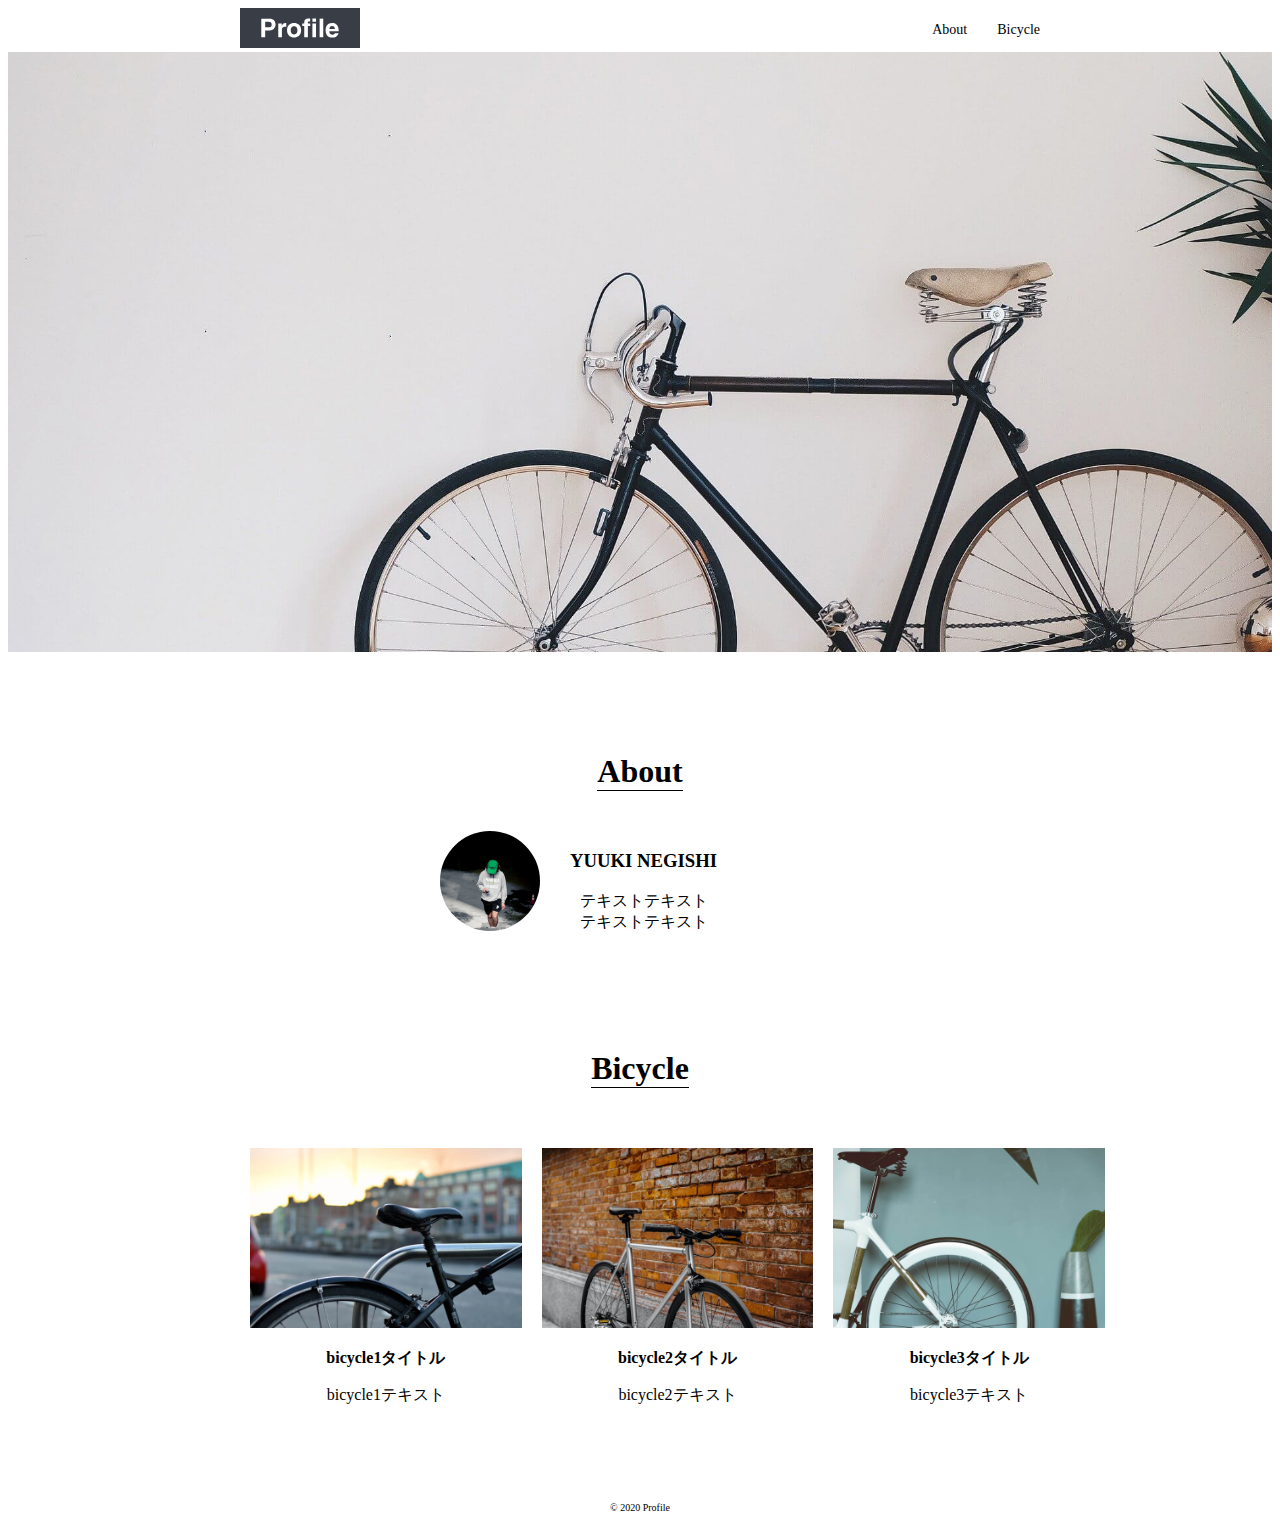
==== index.html @ d7bd7015 "Update index.html" ====
<!DOCTYPE html>

<html>
<head>
<title>模写練習1</title>
<meta charset="UTF-8">
<link rel="stylesheet" href="coating1.css">
</head>

<body>

  <header>
    <div class="container">
      <img src="logo.svg" alt="logo">
      <div class="menu">
        <ul>
          <li><a href="#about">About</a></li>
          <li><a href="#bicycle">Bicycle</a></li>
        </ul>
      </div>
    </div>
  </header>

  <div class="top-img">
  </div>

  <div class="about" id="about">
    <div class="container">
      <h1>About</h1>
      <div class="about-main">
        <img src="about.jpg" alt="about" class="about-flex">
        <div class="about-text about-flex">
          <h3>YUUKI NEGISHI</h3>
          <p>テキストテキスト<br>テキストテキスト</p>
        </div>
      </div>
    </div>
  </div>

  <div class="bicycle" id="bicycle">
    <div class="container">
      <h1>Bicycle</h1>
      <div class="bicycles">

        <div class="bic-exp">
          <img src="bicycle1.jpg" alt="bicycle1">
          <p><b>bicycle1タイトル</b></p>
          <p>bicycle1テキスト</p>
        </div>

        <div class="bic-exp">
          <img src="bicycle2.jpg" alt="bicycle2">
          <p><b>bicycle2タイトル</b></p>
          <p>bicycle2テキスト</p>
        </div>

        <div class="bic-exp">
          <img src="bicycle3.jpg" alt="bicycle3">
          <p><b>bicycle3タイトル</b></p>
          <p>bicycle3テキスト</p>
        </div>

      </div>
    </div>
  </div>

  <footer>
    <p>© 2020 Profile</p>
  </footer>

</body>

</html>
---- coating1.css ----
.container {
  width: 800px;
  margin: 0 auto;
}

header img {
  height: 40px;
  cursor: pointer;
}

.menu {
  float: right;
}

header ul{
  list-style: none;
  font-size: 14px;
}

header li {
  float: left;
  padding-left: 30px;
  margin : auto 0;
  cursor: pointer;
}

header li a {
  color: #000000;
  text-decoration: none;
}

header ul :hover {
  opacity: 0.7;
}

.top-img {
  height: 600px;
  background-image: url(mainvisual.jpg);
  background-size: cover;
  margin-bottom: 80px;
}

.about {
  text-align: center;
}

.about h1 {
  display: inline-block;
  weight: 100px;
  border-bottom: #000000 solid 1px;
  margin-bottom: 40px;
}

.about-main {
  display: flex;
  text-align: center;
  padding-left: 200px;
}

.about-main img {
  height: 100px;
  margin-right: 30px;
  border-radius: 50px;
}

.about-text {
  display: inline-block;
}

.bicycle {
  text-align: center;
  margin-top: 80px;
  margin-bottom: 80px;
}

.bicycles {
  display: flex;
}

.bic-exp img {
  height: 180px;
  padding: 0 10px;
}

.bicycle h1 {
  display: inline-block;
  weight: 100px;
  border-bottom: #000000 solid 1px;
  margin-bottom: 60px;
}

footer {
  text-align: center;
  font-size: 10px;
}
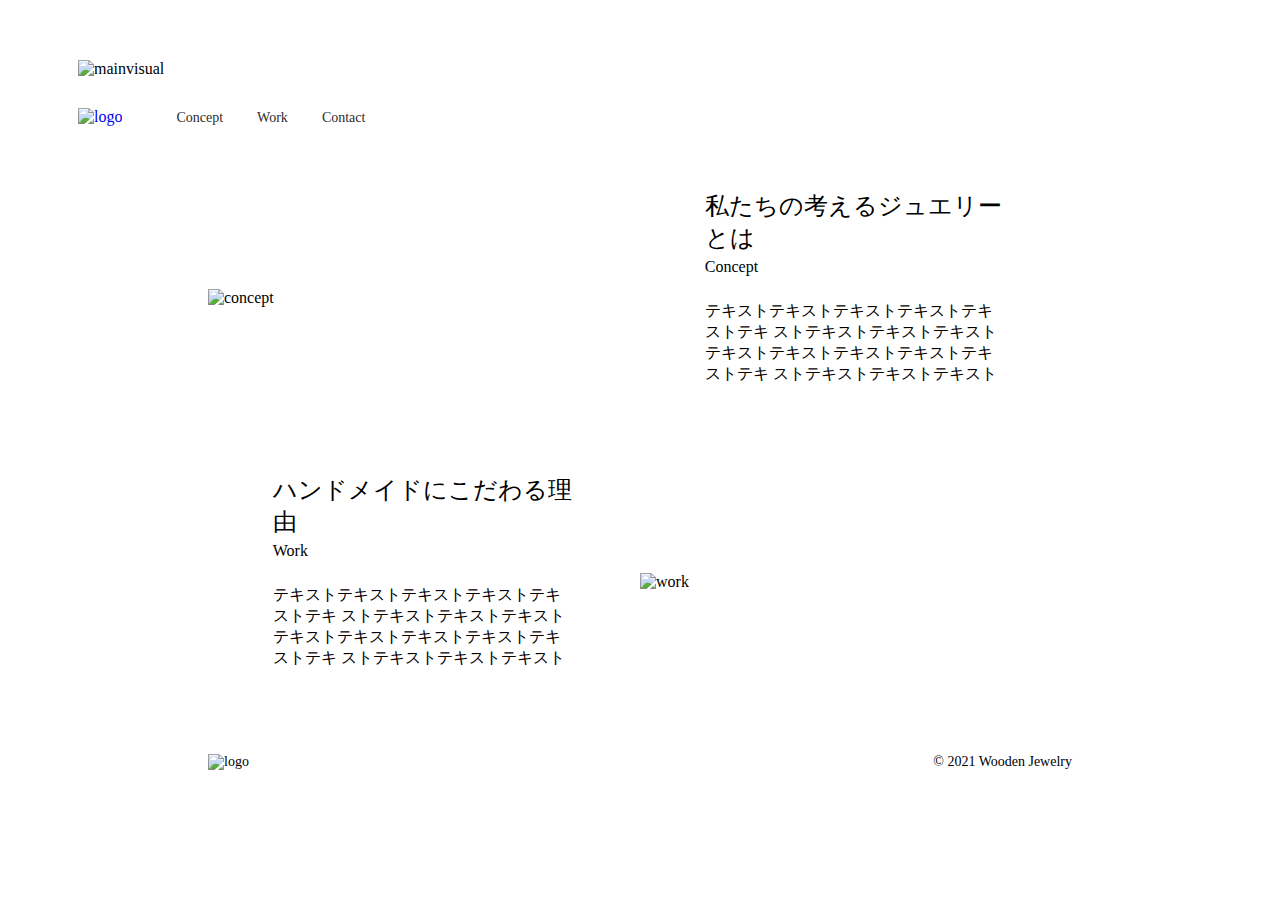
==== commit a550816f: "Add files via upload" ====
--- a/index.html
+++ b/index.html
@@ -1,73 +1,78 @@
-<!DOCTYPE html>
-
-<html>
-<head>
-<title>模写練習1</title>
-<meta charset="UTF-8">
-<link rel="stylesheet" href="coating1.css">
-</head>
-
-<body>
-
-  <header>
-    <div class="container">
-      <img src="logo.svg" alt="logo">
-      <div class="menu">
-        <ul>
-          <li><a href="#about">About</a></li>
-          <li><a href="#bicycle">Bicycle</a></li>
-        </ul>
-      </div>
-    </div>
-  </header>
-
-  <div class="top-img">
-  </div>
-
-  <div class="about" id="about">
-    <div class="container">
-      <h1>About</h1>
-      <div class="about-main">
-        <img src="about.jpg" alt="about" class="about-flex">
-        <div class="about-text about-flex">
-          <h3>YUUKI NEGISHI</h3>
-          <p>テキストテキスト<br>テキストテキスト</p>
-        </div>
-      </div>
-    </div>
-  </div>
-
-  <div class="bicycle" id="bicycle">
-    <div class="container">
-      <h1>Bicycle</h1>
-      <div class="bicycles">
-
-        <div class="bic-exp">
-          <img src="bicycle1.jpg" alt="bicycle1">
-          <p><b>bicycle1タイトル</b></p>
-          <p>bicycle1テキスト</p>
-        </div>
-
-        <div class="bic-exp">
-          <img src="bicycle2.jpg" alt="bicycle2">
-          <p><b>bicycle2タイトル</b></p>
-          <p>bicycle2テキスト</p>
-        </div>
-
-        <div class="bic-exp">
-          <img src="bicycle3.jpg" alt="bicycle3">
-          <p><b>bicycle3タイトル</b></p>
-          <p>bicycle3テキスト</p>
-        </div>
-
-      </div>
-    </div>
-  </div>
-
-  <footer>
-    <p>© 2020 Profile</p>
-  </footer>
-
-</body>
-
-</html>
+<!DOCTYPE html>
+
+<html>
+
+<head>
+<title>Wooden Jewelry</title>
+<meta charset="UTF-8">
+<link rel="stylesheet" href="stylesheet.css">
+<link rel="stylesheet" href="https://maxcdn.bootstrapcdn.com/font-awesome/4.3.0/css/font-awesome.min.css">
+<link rel="shortcut icon" href="img/favicon.ico">
+</head>
+
+<body>
+
+  <div class="main-visual">
+    <img src="img/mainvisual.jpg" alt="mainvisual">
+  </div>
+
+  <header>
+    <a href="index.html">
+      <img src="img/logo.svg" alt="logo" class="logo">
+    </a>
+    <a href="#concept" class="link">Concept</a>
+    <a href="#work" class="link">Work</a>
+    <a href="mailto:xxxxx@xxx.xxx.com?subject=お問い合わせ" class="link">Contact</a>
+  </header>
+
+  <div class="text">
+
+    <div class="container">
+
+      <div class="sub-text" id="concept">
+
+        <img src="img/concept.jpg" alt="concept">
+
+        <div class="explanation">
+          <div class="expl-container">
+            <h2>私たちの考えるジュエリーとは</h2>
+            <p>Concept</p>
+            <p>テキストテキストテキストテキストテキストテキ ストテキストテキストテキスト
+              <br>テキストテキストテキストテキストテキストテキ ストテキストテキストテキスト
+            </p>
+          </div>
+        </div>
+
+      </div>
+
+      <div class="sub-text reverse" id="work">
+
+        <img src="img/work.jpg" alt="work">
+
+        <div class="explanation">
+          <div class="expl-container">
+            <h2>ハンドメイドにこだわる理由</h2>
+            <p>Work</p>
+            <p>テキストテキストテキストテキストテキストテキ ストテキストテキストテキスト
+              <br>テキストテキストテキストテキストテキストテキ ストテキストテキストテキスト
+            </p>
+          </div>
+        </div>
+
+    </div>
+
+  </div>
+
+  </div>
+
+  <footer>
+
+      <img src="img/logo.svg" alt="logo" class="logo">
+      <p>© 2021 Wooden Jewelry</p>
+
+  </footer>
+
+
+</body>
+
+</html>
--- a/stylesheet.css
+++ b/stylesheet.css
@@ -0,0 +1,150 @@
+body {
+  font-family: 'Crimson Text', serif;
+}
+
+.main-visual {
+  margin: 60px 70px 0 70px;
+}
+.main-visual img {
+  width: 100%;
+}
+
+header {
+  padding: 30px 0;
+  margin: 0 70px;
+}
+
+a {
+  text-decoration: none;
+}
+
+.link {
+  font-size: 14px;
+  color: #2D2D2D;
+  padding-right: 30px;
+}
+
+.logo {
+  width: 110px;
+  margin-right: 50px;
+}
+
+.text {
+  margin-top: 30px;
+}
+
+.container {
+  margin: 0 200px;
+}
+
+h2 {
+  font-size: 24px;
+  font-weight: normal;
+  margin: 4px 0;
+}
+
+.sub-text {
+  display: flex;
+  margin-bottom: 60px;
+  align-items: center;
+}
+
+.sub-text img {
+  width: 50%;
+}
+
+.explanation {
+  width: 50%;
+}
+
+.expl-container {
+  margin:0 15%;
+}
+
+.expl-container p {
+  margin:0 0 25px 0;
+}
+
+.reverse {
+  flex-direction: row-reverse;
+}
+
+footer {
+  margin: 20px 200px;
+  display: flex;
+  justify-content: space-between;
+  font-size: 14px;
+}
+
+footer p {
+  margin: 0;
+}
+
+@media (max-width: 800px) {
+
+body {
+  margin: 0;
+}
+
+.main-visual{
+  height: 334px;
+  margin: 0;
+}
+
+.main-visual img {
+  width: auto;
+  height: 100%;
+  object-fit: cover;
+}
+
+header {
+  margin: 0 5%;
+  padding: 20px 0;
+}
+
+.logo {
+  margin: 0;
+}
+
+.link {
+  padding: 0;
+  margin-left: 20px;
+}
+
+  .container {
+    margin: 0 5%;
+  }
+
+.sub-text {
+  flex-direction: column;
+  margin-bottom: 35px;
+}
+
+.sub-text img {
+  width: 100%;
+}
+
+.explanation {
+  margin: 0;
+  width: 100%;
+}
+
+.expl-container {
+  margin: 0;
+}
+
+h2 {
+  font-size: 20px;
+  margin-top: 10px;
+}
+
+.expl-container p {
+  margin-bottom: 25px;
+}
+
+footer {
+  margin: 0 5%;
+  padding: 20px 0;
+}
+
+}
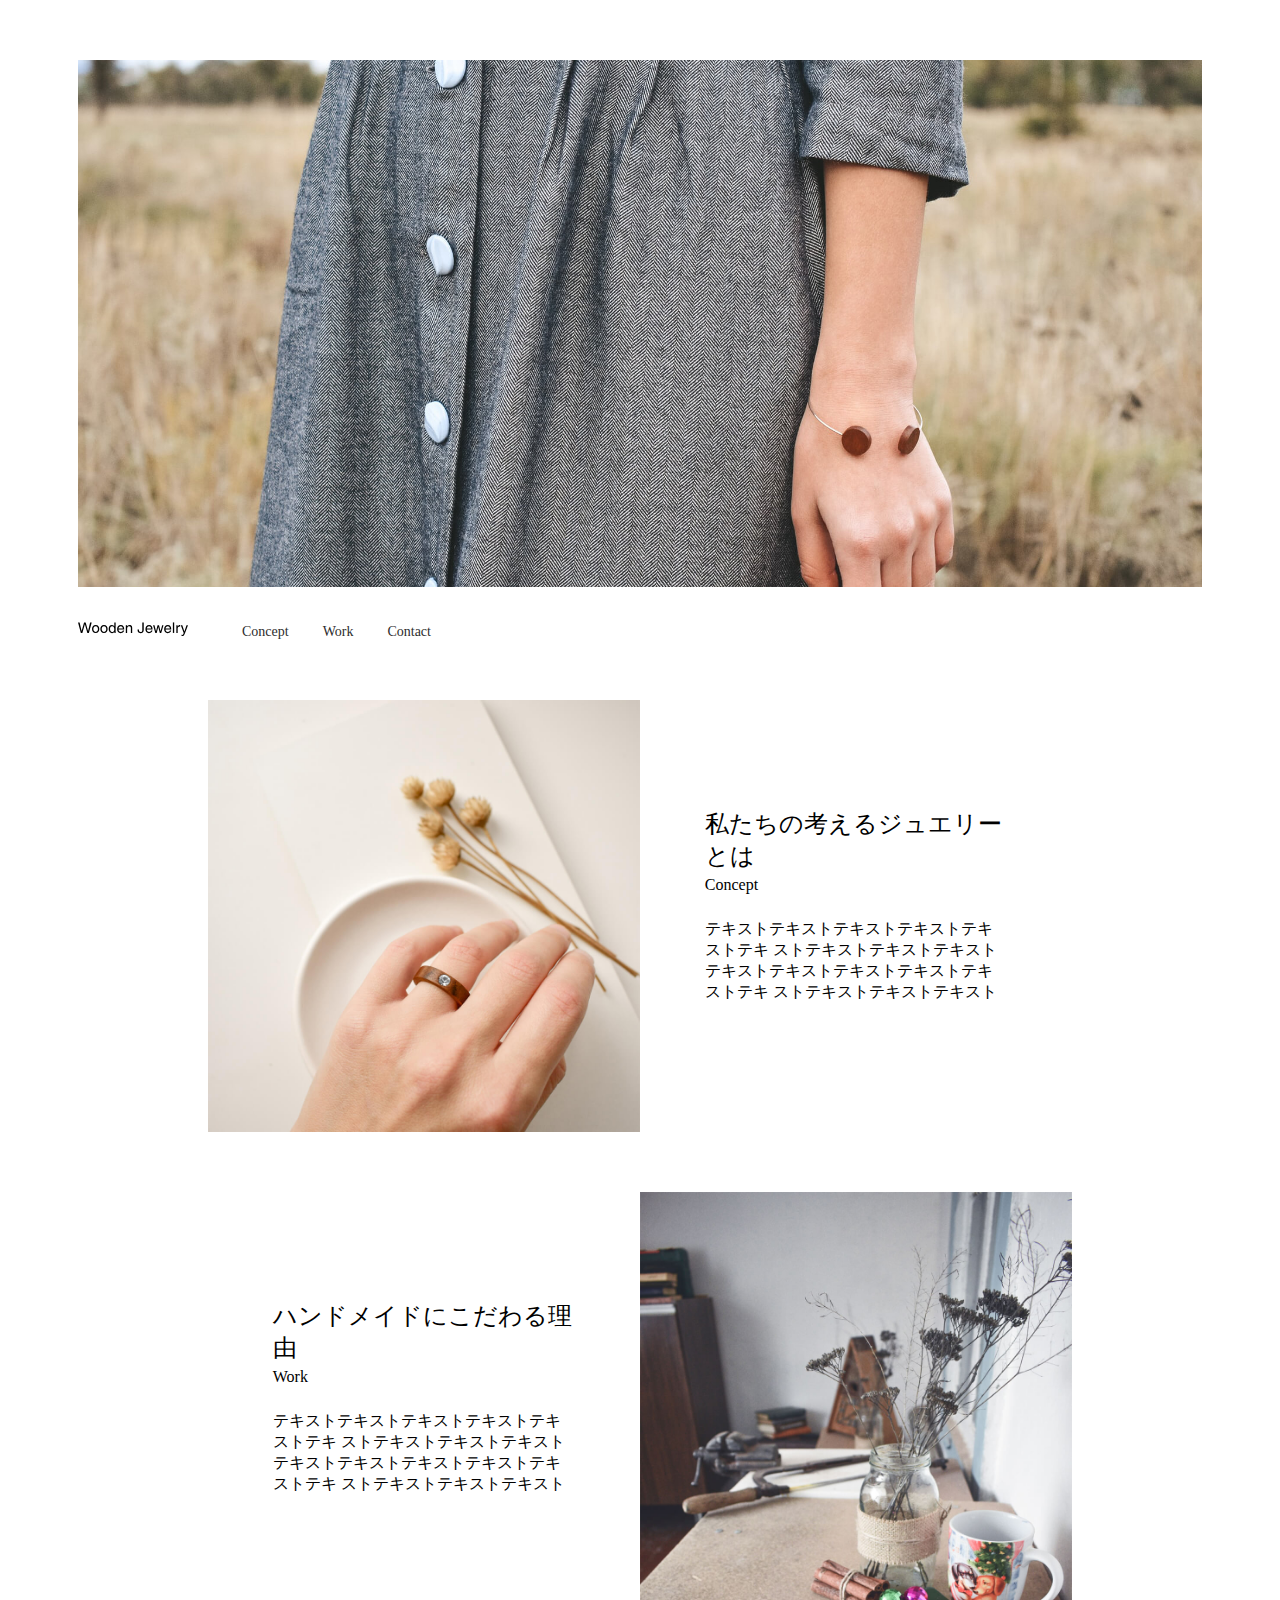
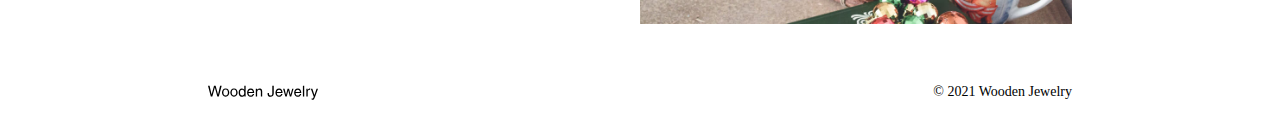
==== commit 97ebfdf3: "Update index.html" ====
--- a/index.html
+++ b/index.html
@@ -7,18 +7,18 @@
 <meta charset="UTF-8">
 <link rel="stylesheet" href="stylesheet.css">
 <link rel="stylesheet" href="https://maxcdn.bootstrapcdn.com/font-awesome/4.3.0/css/font-awesome.min.css">
-<link rel="shortcut icon" href="img/favicon.ico">
+<link rel="shortcut icon" href="favicon.ico">
 </head>
 
 <body>
 
   <div class="main-visual">
-    <img src="img/mainvisual.jpg" alt="mainvisual">
+    <img src="mainvisual.jpg" alt="mainvisual">
   </div>
 
   <header>
     <a href="index.html">
-      <img src="img/logo.svg" alt="logo" class="logo">
+      <img src="logo.svg" alt="logo" class="logo">
     </a>
     <a href="#concept" class="link">Concept</a>
     <a href="#work" class="link">Work</a>
@@ -31,7 +31,7 @@
 
       <div class="sub-text" id="concept">
 
-        <img src="img/concept.jpg" alt="concept">
+        <img src="concept.jpg" alt="concept">
 
         <div class="explanation">
           <div class="expl-container">
@@ -47,7 +47,7 @@
 
       <div class="sub-text reverse" id="work">
 
-        <img src="img/work.jpg" alt="work">
+        <img src="work.jpg" alt="work">
 
         <div class="explanation">
           <div class="expl-container">
@@ -67,7 +67,7 @@
 
   <footer>
 
-      <img src="img/logo.svg" alt="logo" class="logo">
+      <img src="logo.svg" alt="logo" class="logo">
       <p>© 2021 Wooden Jewelry</p>
 
   </footer>
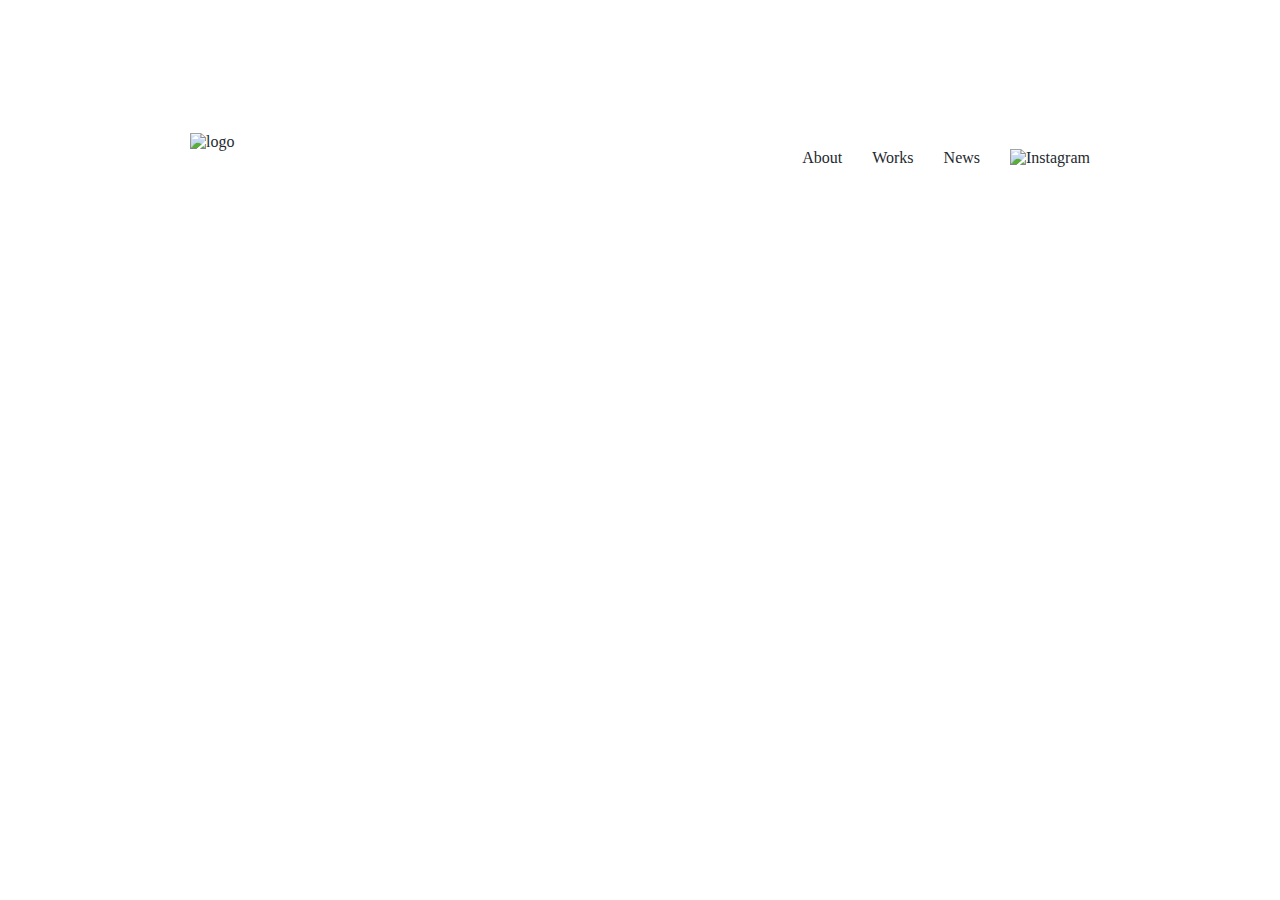
==== commit 9aea89ab: "Add files via upload" ====
--- a/index.html
+++ b/index.html
@@ -3,72 +3,52 @@
 <html>
 
 <head>
-<title>Wooden Jewelry</title>
+<title>初級編-練習1</title>
 <meta charset="UTF-8">
 <link rel="stylesheet" href="stylesheet.css">
 <link rel="stylesheet" href="https://maxcdn.bootstrapcdn.com/font-awesome/4.3.0/css/font-awesome.min.css">
-<link rel="shortcut icon" href="favicon.ico">
+<link rel="shortcut icon" href="img/favicon.ico">
 </head>
 
 <body>
 
-  <div class="main-visual">
-    <img src="mainvisual.jpg" alt="mainvisual">
-  </div>
-
   <header>
-    <a href="index.html">
-      <img src="logo.svg" alt="logo" class="logo">
-    </a>
-    <a href="#concept" class="link">Concept</a>
-    <a href="#work" class="link">Work</a>
-    <a href="mailto:xxxxx@xxx.xxx.com?subject=お問い合わせ" class="link">Contact</a>
+    <img src="img/logo.svg" alt="logo" class="logo">
+    <div class="nav">
+      <ul>
+        <li><a href="#">About</a></li>
+        <li><a href="#">Works</a></li>
+        <li><a href="#">News</a></li>
+        <li><a href="#"><img src="img/icon-instagram.png" alt="Instagram" class="instagram"></a></li>
+      </ul>
+    </div>
   </header>
 
-  <div class="text">
+  <main>
 
-    <div class="container">
-
-      <div class="sub-text" id="concept">
-
-        <img src="concept.jpg" alt="concept">
-
-        <div class="explanation">
-          <div class="expl-container">
-            <h2>私たちの考えるジュエリーとは</h2>
-            <p>Concept</p>
-            <p>テキストテキストテキストテキストテキストテキ ストテキストテキストテキスト
-              <br>テキストテキストテキストテキストテキストテキ ストテキストテキストテキスト
-            </p>
-          </div>
-        </div>
-
-      </div>
-
-      <div class="sub-text reverse" id="work">
-
-        <img src="work.jpg" alt="work">
-
-        <div class="explanation">
-          <div class="expl-container">
-            <h2>ハンドメイドにこだわる理由</h2>
-            <p>Work</p>
-            <p>テキストテキストテキストテキストテキストテキ ストテキストテキストテキスト
-              <br>テキストテキストテキストテキストテキストテキ ストテキストテキストテキスト
-            </p>
-          </div>
-        </div>
+    <div class="mainvisual">
 
     </div>
 
-  </div>
+    <div class="about">
 
-  </div>
+    </div>
+
+    <div class="works">
+
+    </div>
+
+    <div class="news">
+
+    </div>
+
+    <div class="contact">
+
+    </div>
+
+  </main>
 
   <footer>
-
-      <img src="logo.svg" alt="logo" class="logo">
-      <p>© 2021 Wooden Jewelry</p>
 
   </footer>
 
--- a/stylesheet.css
+++ b/stylesheet.css
@@ -1,150 +1,53 @@
 body {
-  font-family: 'Crimson Text', serif;
-}
-
-.main-visual {
-  margin: 60px 70px 0 70px;
-}
-.main-visual img {
-  width: 100%;
+    color: #24292E;
 }
 
 header {
-  padding: 30px 0;
-  margin: 0 70px;
+  width: 900px;
+  display: flex;
+  flex-wrap: wrap;
+  justify-content: space-between;
+  margin: 0 auto;
+  padding: 125px 0;
+}
+
+.logo {
+  width: 120px;
+}
+
+.nav ul {
+  list-style: none;
+  display: flex;
+  flex-wrap: wrap;
+}
+
+header li {
+  margin-left: 30px;
 }
 
 a {
+  color: #24292E;
   text-decoration: none;
 }
 
-.link {
-  font-size: 14px;
-  color: #2D2D2D;
-  padding-right: 30px;
+a:hover {
+  opacity: 0.7;
+}
+
+.instagram {
+  width: 20px;
+}
+
+
+@media screen and (max-width: 600px) {
+
+header {
+  flex-direction: column;
 }
 
 .logo {
-  width: 110px;
-  margin-right: 50px;
-}
-
-.text {
-  margin-top: 30px;
-}
-
-.container {
-  margin: 0 200px;
-}
-
-h2 {
-  font-size: 24px;
-  font-weight: normal;
-  margin: 4px 0;
-}
-
-.sub-text {
-  display: flex;
-  margin-bottom: 60px;
-  align-items: center;
-}
-
-.sub-text img {
-  width: 50%;
-}
-
-.explanation {
-  width: 50%;
-}
-
-.expl-container {
-  margin:0 15%;
-}
-
-.expl-container p {
-  margin:0 0 25px 0;
-}
-
-.reverse {
-  flex-direction: row-reverse;
-}
-
-footer {
-  margin: 20px 200px;
-  display: flex;
-  justify-content: space-between;
-  font-size: 14px;
-}
-
-footer p {
-  margin: 0;
-}
-
-@media (max-width: 800px) {
-
-body {
-  margin: 0;
-}
-
-.main-visual{
-  height: 334px;
-  margin: 0;
-}
-
-.main-visual img {
-  width: auto;
-  height: 100%;
-  object-fit: cover;
-}
-
-header {
-  margin: 0 5%;
-  padding: 20px 0;
-}
-
-.logo {
-  margin: 0;
-}
-
-.link {
-  padding: 0;
-  margin-left: 20px;
-}
-
-  .container {
-    margin: 0 5%;
-  }
-
-.sub-text {
-  flex-direction: column;
-  margin-bottom: 35px;
-}
-
-.sub-text img {
-  width: 100%;
-}
-
-.explanation {
-  margin: 0;
-  width: 100%;
-}
-
-.expl-container {
-  margin: 0;
-}
-
-h2 {
-  font-size: 20px;
-  margin-top: 10px;
-}
-
-.expl-container p {
-  margin-bottom: 25px;
-}
-
-footer {
-  margin: 0 5%;
-  padding: 20px 0;
+  width: 143px;
+  margin: 0 auto;
 }
 
 }
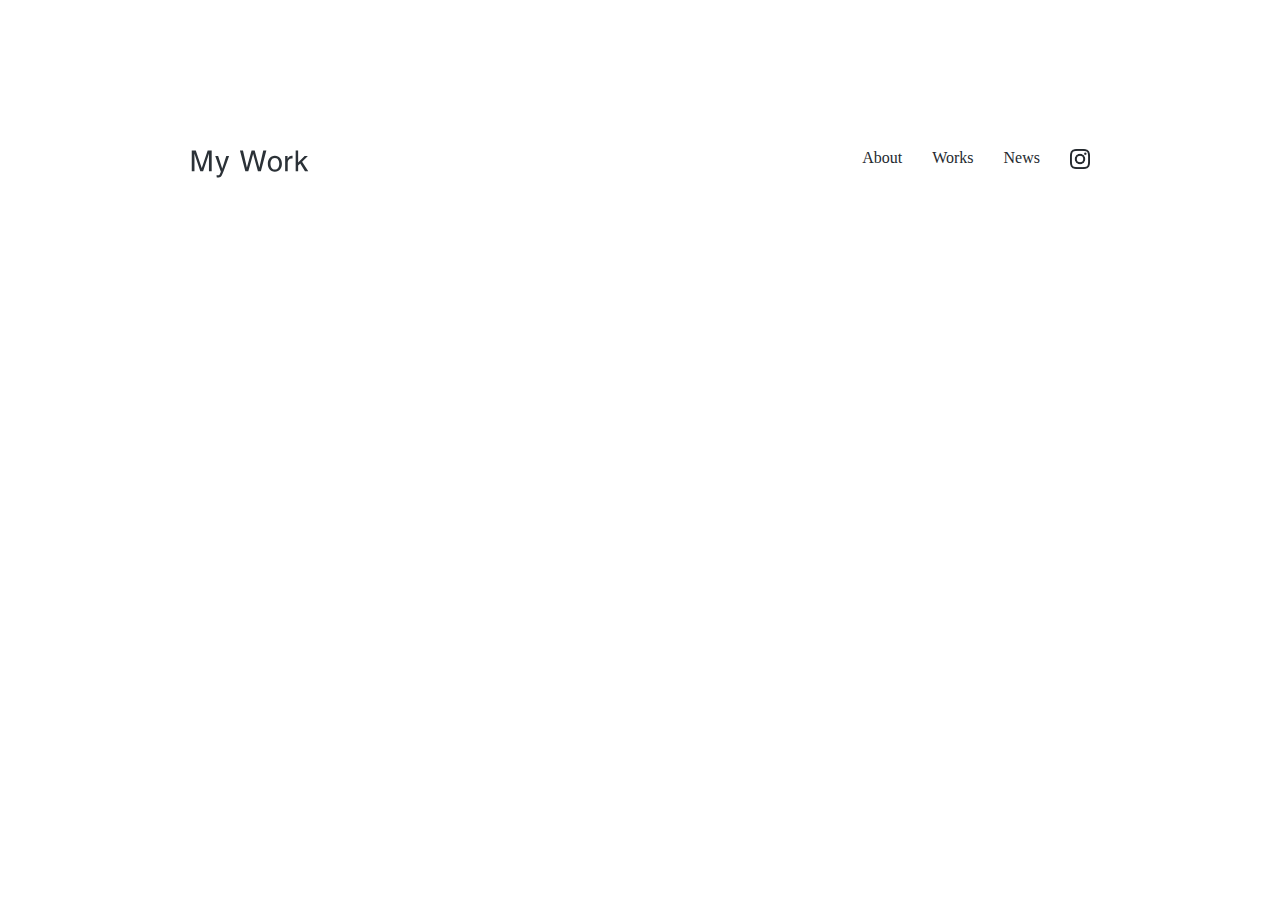
==== commit c7aeb604: "Update index.html" ====
--- a/index.html
+++ b/index.html
@@ -7,19 +7,19 @@
 <meta charset="UTF-8">
 <link rel="stylesheet" href="stylesheet.css">
 <link rel="stylesheet" href="https://maxcdn.bootstrapcdn.com/font-awesome/4.3.0/css/font-awesome.min.css">
-<link rel="shortcut icon" href="img/favicon.ico">
+<link rel="shortcut icon" href="favicon.ico">
 </head>
 
 <body>
 
   <header>
-    <img src="img/logo.svg" alt="logo" class="logo">
+    <img src="logo.svg" alt="logo" class="logo">
     <div class="nav">
       <ul>
         <li><a href="#">About</a></li>
         <li><a href="#">Works</a></li>
         <li><a href="#">News</a></li>
-        <li><a href="#"><img src="img/icon-instagram.png" alt="Instagram" class="instagram"></a></li>
+        <li><a href="#"><img src="icon-instagram.png" alt="Instagram" class="instagram"></a></li>
       </ul>
     </div>
   </header>
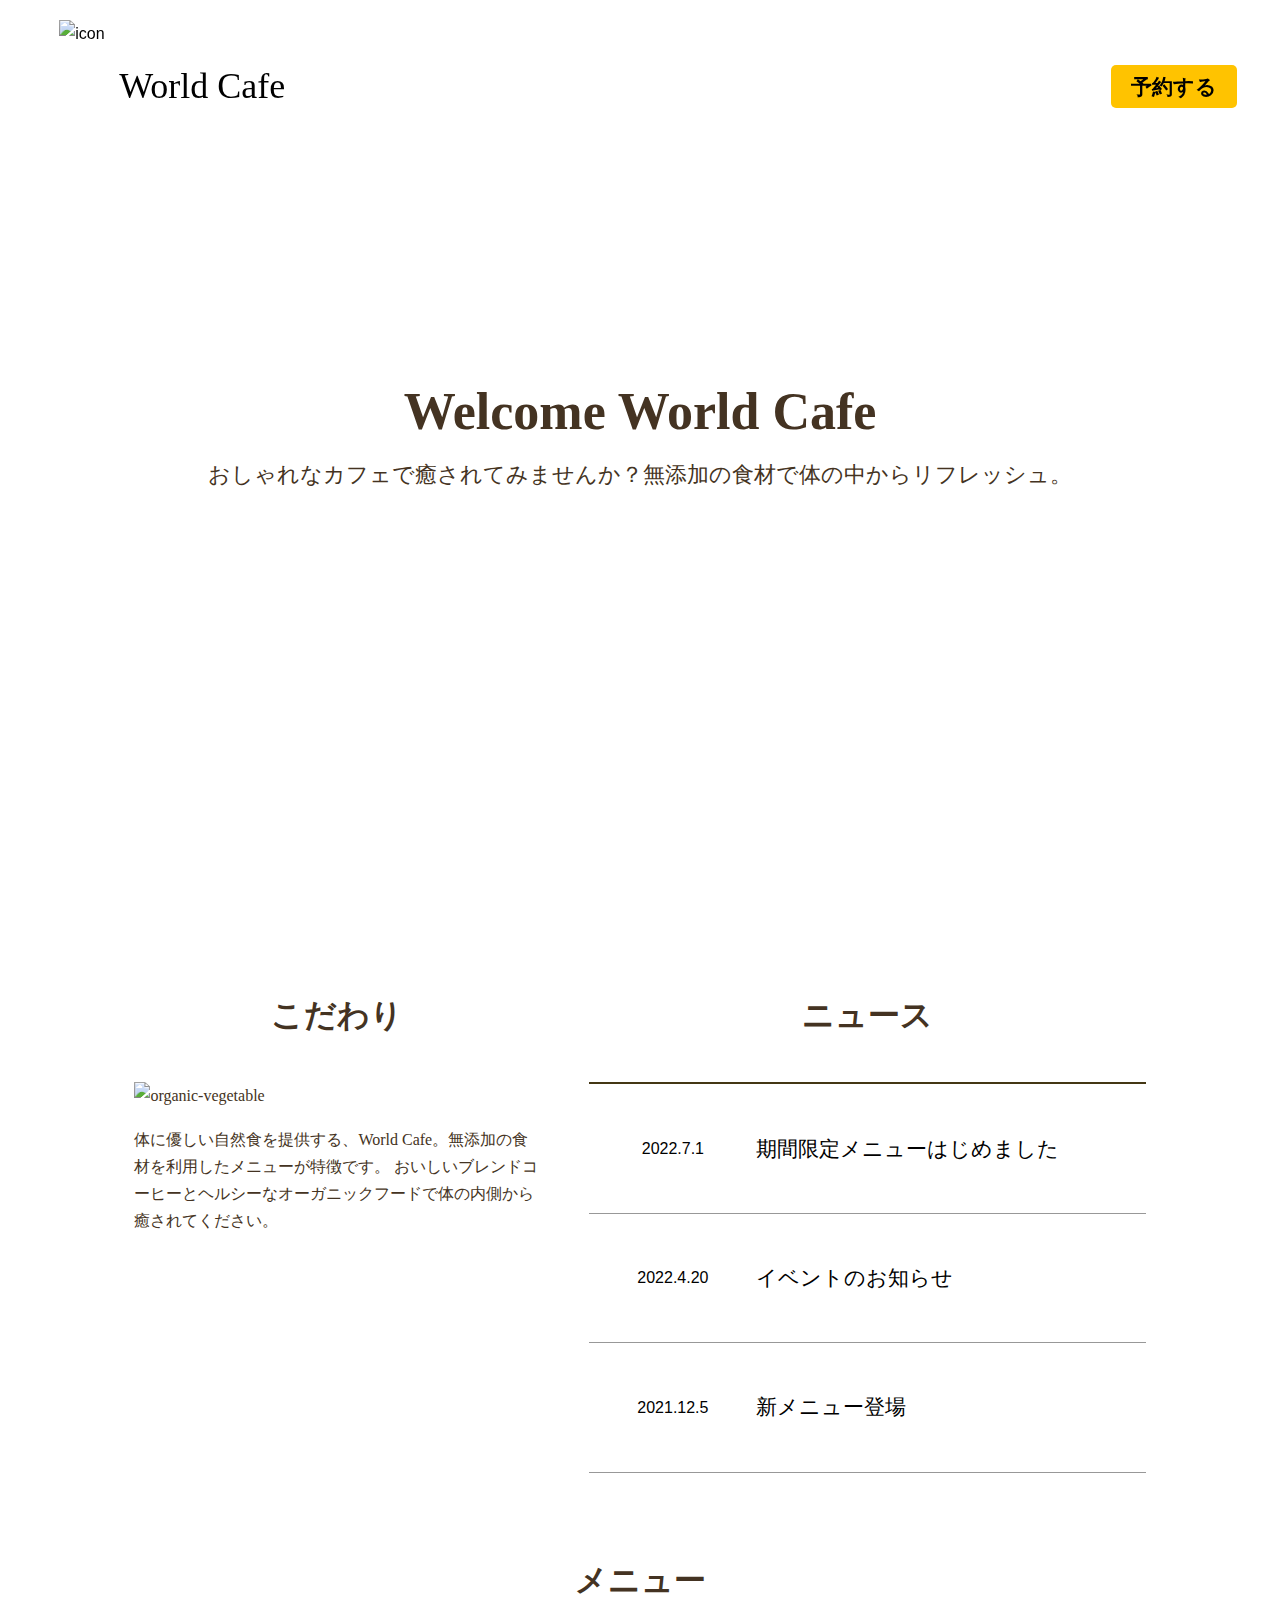
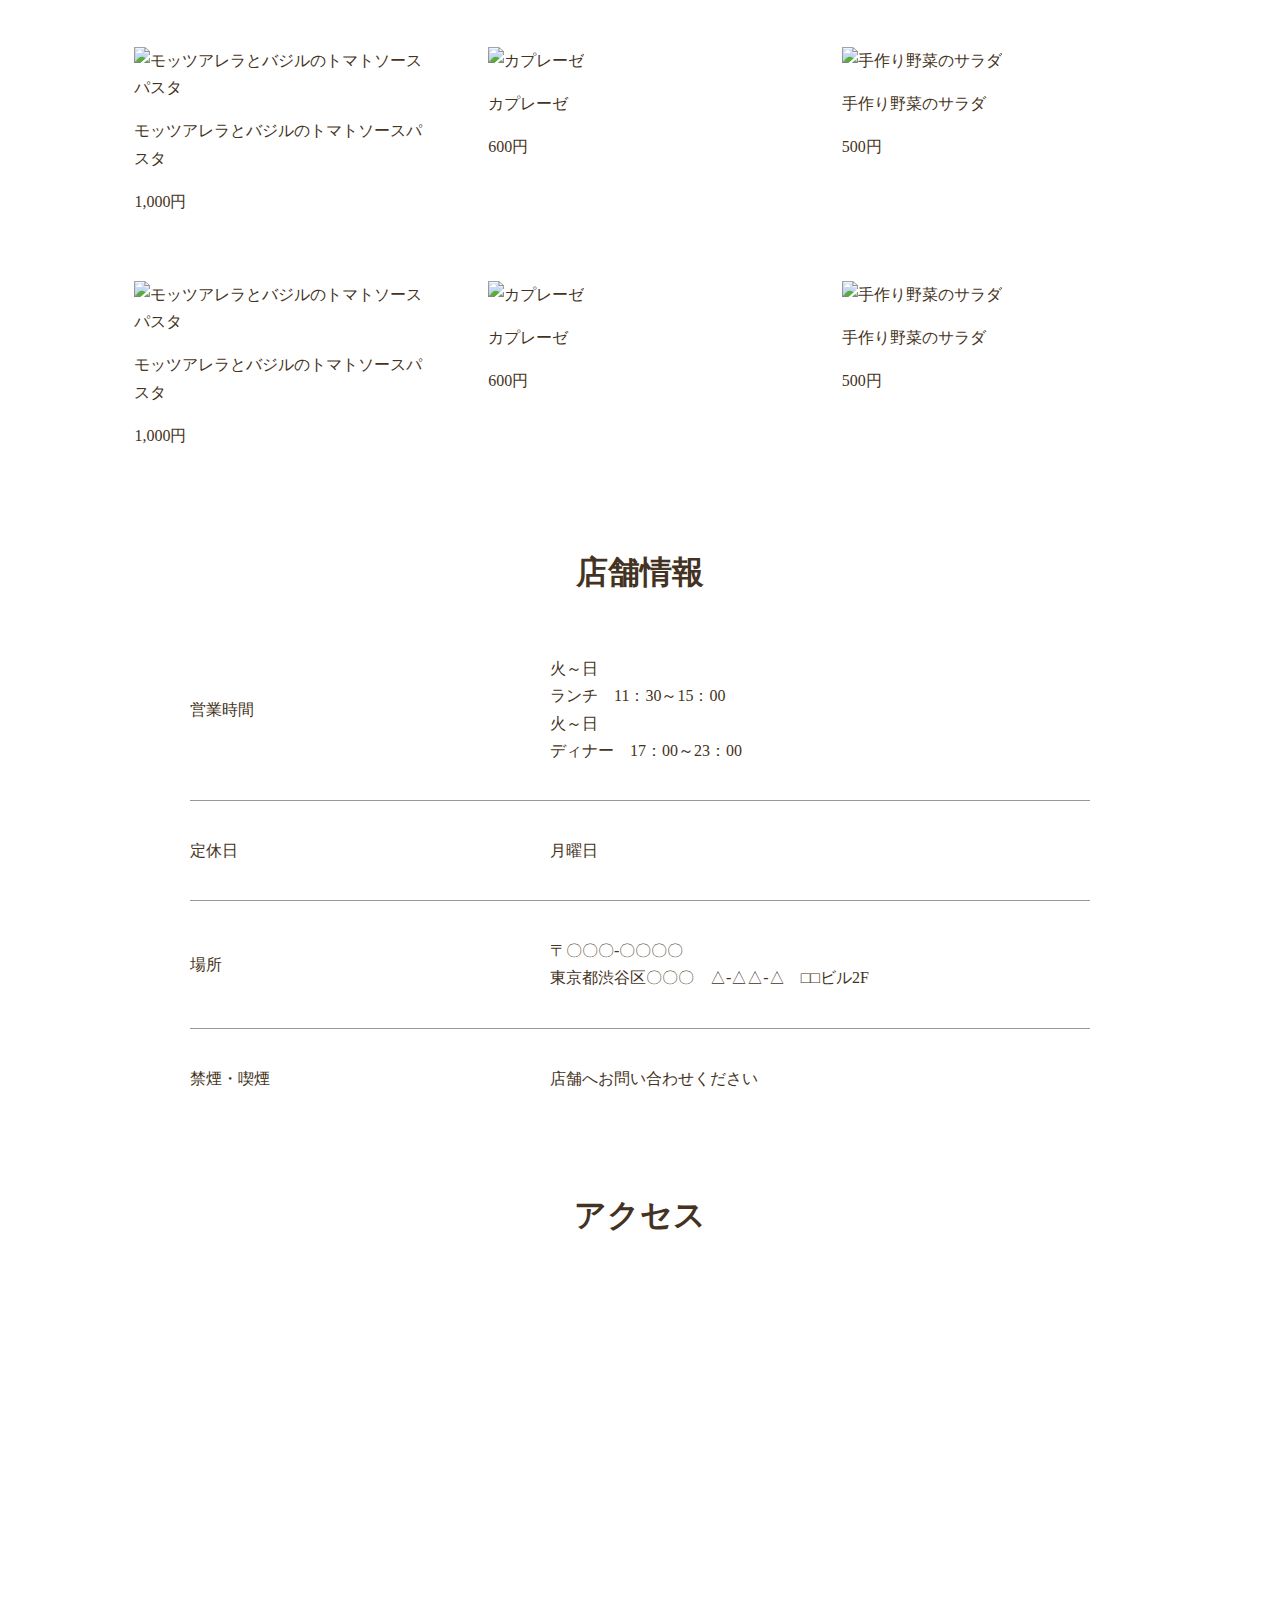
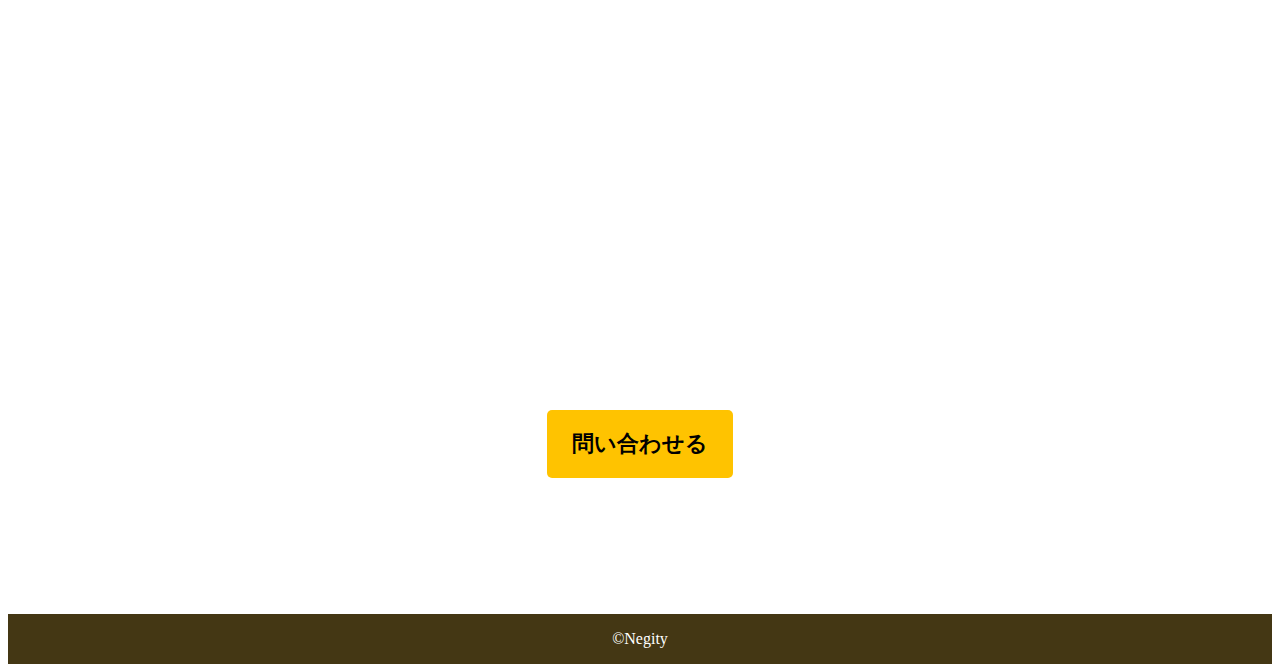
==== commit 85df0be5: "Add files via upload" ====
--- a/index.html
+++ b/index.html
@@ -3,56 +3,175 @@
 <html>
 
 <head>
-<title>初級編-練習1</title>
+<title>World Cafe</title>
 <meta charset="UTF-8">
+<meta name="viewport" content="width=device-width, initial-scale=1">
+<meta name="description" content="自家製野菜を使用したヘルシーなオーガニックフードを提供するおしゃれなカフェ">
+<link rel="stylesheet" href="https://unpkg.com/ress/dist/ress.min.css">
 <link rel="stylesheet" href="stylesheet.css">
 <link rel="stylesheet" href="https://maxcdn.bootstrapcdn.com/font-awesome/4.3.0/css/font-awesome.min.css">
-<link rel="shortcut icon" href="favicon.ico">
+<link rel="shortcut icon" href="img/icon.png">
 </head>
 
 <body>
+    <header>
+        <div class="wrapper">
+            <a href="index.html" class="icon-link">
+              <div class="logo">
+                  <img class="icon" src="img/icon.png" alt="icon">
+                  <p>World Cafe</p>
+              </div><!--/logo-->
+            </a>
+            <div class="botn reserve">
+                <a href="https://tabelog.com/">予約する</a>
+            </div><!--/reserve-->
+        </div><!--/wrapper-->
+    </header>
 
-  <header>
-    <img src="logo.svg" alt="logo" class="logo">
-    <div class="nav">
-      <ul>
-        <li><a href="#">About</a></li>
-        <li><a href="#">Works</a></li>
-        <li><a href="#">News</a></li>
-        <li><a href="#"><img src="icon-instagram.png" alt="Instagram" class="instagram"></a></li>
-      </ul>
-    </div>
-  </header>
+    <div id="top" class="top-wrapper wrapper">
+              <div class="top-content">
+                <h1>Welcome World Cafe</h1>
+                <p>おしゃれなカフェで癒されてみませんか？無添加の食材で体の中からリフレッシュ。</p>
+              </div><!--/top-content-->
+              <nav>
+                <ul class="menu-list">
+                  <li><a href="#obsession">こだわり</a></li>
+                  <li><a href="#news">ニュース</a></li>
+                  <li><a href="#menu">メニュー</a></li>
+                  <li><a href="#infomation">店舗情報</a></li>
+                  <li><a href="#access">アクセス</a></li>
+                  <li><a href="contact.html">お問い合わせ</a></li>
+                </ul>
+              </nav>
+    </div><!--#top-->
 
-  <main>
-
-    <div class="mainvisual">
-
+    <div class="content-flex content-wrapper">
+          <section id="obsession">
+              <h2 class="sub-title">こだわり</h2>
+              <img class="obsession-img" src="img/organic.jpg" alt="organic-vegetable">
+              <p>体に優しい自然食を提供する、World Cafe。無添加の食材を利用したメニューが特徴です。
+                おいしいブレンドコーヒーとヘルシーなオーガニックフードで体の内側から癒されてください。
+              </p>
+          </section><!--/#obsession-->
+          <section id="news">
+              <h2 class="sub-title">ニュース</h2>
+              <a href="#" class="news-content content-top">
+                  <div class="date">
+                      <p>2022.7.1</p>
+                  </div><!--/date-->
+                  <div class="news-title">
+                      <p>期間限定メニューはじめました</p>
+                </div><!--/news-title-->
+              </a><!--/news-content-->
+              <a href="#" class="news-content">
+                  <div class="date">
+                      <p>2022.4.20</p>
+                  </div><!--/date-->
+                  <div class="news-title">
+                      <p>イベントのお知らせ</p>
+                </div><!--/news-title-->
+              </a><!--/news-content-->
+              <a href="#" class="news-content">
+                  <div class="date">
+                      <p>2021.12.5</p>
+                  </div><!--/date-->
+                  <div class="news-title">
+                      <p>新メニュー登場</p>
+                </div><!--/news-title-->
+              </a><!--/news-content-->
+          </section><!--/#news-->
     </div>
 
-    <div class="about">
+    <section id="menu" class="content-wrapper">
+        <h2 class="sub-title">メニュー</h2>
+        <div class="grid">
+              <div class="menu-item">
+                <img class="adjustment" src="img/menu1.jpg" alt="モッツアレラとバジルのトマトソースパスタ">
+                <p>モッツアレラとバジルのトマトソースパスタ</p>
+                <p>1,000円</p>
+              </div><!--/menu-item-->
+              <div class="menu-item">
+                <img src="img/menu2.jpg" alt="カプレーゼ">
+                <p>カプレーゼ</p>
+                <p>600円</p>
+              </div><!--/menu-item-->
+              <div class="menu-item">
+                <img src="img/menu3.jpg" alt="手作り野菜のサラダ">
+                <p>手作り野菜のサラダ</p>
+                <p>500円</p>
+              </div><!--/menu-item-->
+              <div class="menu-item">
+                <img class="adjustment" src="img/menu1.jpg" alt="モッツアレラとバジルのトマトソースパスタ">
+                <p>モッツアレラとバジルのトマトソースパスタ</p>
+                <p>1,000円</p>
+              </div><!--/menu-item-->
+              <div class="menu-item">
+                <img src="img/menu2.jpg" alt="カプレーゼ">
+                <p>カプレーゼ</p>
+                <p>600円</p>
+              </div><!--/menu-item-->
+              <div class="menu-item">
+                <img src="img/menu3.jpg" alt="手作り野菜のサラダ">
+                <p>手作り野菜のサラダ</p>
+                <p>500円</p>
+              </div><!--/menu-item-->
+        </div><!--grid-->
+    </section>
 
+    <section id="infomation">
+          <h2 class="sub-title">店舗情報</h2>
+          <div class="info-flex flex-top">
+              <div class="info-item">
+                    <p>営業時間</p>
+              </div><!--/info-item-->
+              <div class="info-content">
+                  <p>火～日<br>
+                    ランチ　11：30～15：00<br>
+                    火～日<br>
+                    ディナー　17：00～23：00
+                </p>
+              </div> <!--/info-content-->
+          </div><!--/info-item-->
+          <div class="info-flex">
+              <div class="info-item">
+                    <p>定休日</p>
+              </div><!--/info-item-->
+              <div class="info-content">
+                  <p>月曜日</p>
+              </div> <!--/info-content-->
+          </div><!--/info-item-->
+          <div class="info-flex">
+              <div class="info-item">
+                    <p>場所</p>
+              </div><!--/info-item-->
+              <div class="info-content">
+                <p>〒〇〇〇-〇〇〇〇<br>
+                   東京都渋谷区〇〇〇　△-△△-△　□□ビル2F
+                 </p>
+              </div> <!--/info-content-->
+          </div><!--/info-item-->
+          <div class="info-flex flex-last">
+              <div class="info-item">
+                    <p>禁煙・喫煙</p>
+              </div><!--/info-item-->
+              <div class="info-content">
+                <p>店舗へお問い合わせください</p>
+              </div> <!--/info-content-->
+          </div><!--/info-item-->
+    </section><!--#infomation-->
+
+    <section id="access" class="content-wrapper">
+          <h2 class="sub-title">アクセス</h2>
+          <iframe src="https://www.google.com/maps/embed?pb=!1m14!1m8!1m3!1d1362.9903503107607!2d139.70062054248288!3d35.658391559748104!3m2!1i1024!2i768!4f13.1!3m3!1m2!1s0x0%3A0x337328def1e2ab26!2z5riL6LC36aeF!5e0!3m2!1sja!2sjp!4v1664316171255!5m2!1sja!2sjp" width="800" height="600" style="border:0;" allowfullscreen="" loading="lazy" referrerpolicy="no-referrer-when-downgrade"></iframe>
+    </section>
+
+    <div class="botn contact-botn">
+          <a href="contact.html">問い合わせる</a>
     </div>
 
-    <div class="works">
-
-    </div>
-
-    <div class="news">
-
-    </div>
-
-    <div class="contact">
-
-    </div>
-
-  </main>
-
-  <footer>
-
-  </footer>
-
-
+    <footer>
+        <p>©Negity</p>
+    </footer>
 </body>
 
 </html>
--- a/stylesheet.css
+++ b/stylesheet.css
@@ -1,53 +1,469 @@
+@charset "UTF-8";
+
+html {
+  font-size: 100%;
+}
+
 body {
-    color: #24292E;
-}
-
+  font-family: "游明朝" , serif;
+  line-height: 1.7;
+  color: #432;
+}
+
+a {
+  text-decoration: none;
+  color: #fff;
+  font-family: "Yu Gothic Medium","游ゴシック Medium",YuGothic,"游ゴシック体","ヒラギノ角ゴ　Pro W3",sans-serif;
+}
+
+img {
+  width: 100%;
+}
+
+/*共通*/
+.wrapper {
+  padding: 0 4%;
+}
+
+.botn a {
+  color: #000000;
+  background: #FFC300;
+  border-radius: 5px;
+}
+
+.sub-title {
+  text-align: center;
+  font-size: 2rem;
+  margin: 80px 0 40px 0;
+}
+
+.content-wrapper {
+  max-width: 1400px;
+  padding: 0 10%;
+  margin: 0 auto;
+}
+
+/*header
+----------------------------------------------*/
 header {
-  width: 900px;
+  width: 100%;
+  position: fixed;
+  top: 0;
+  z-index: 10;
+}
+
+header .wrapper {
   display: flex;
   flex-wrap: wrap;
   justify-content: space-between;
+  margin-top: 20px;
+  margin-bottom: 10px;
+}
+
+.logo {
+  display: flex;
+  flex-wrap: wrap;
+}
+
+.logo img {
+  width: 60px;
+}
+.logo p {
+  font-size: 36px;
+  font-family: "游明朝" , serif;
+}
+
+.icon-link {
+  color: #000000;
+}
+
+.reserve {
+  font-size: 1.325rem;
+  font-weight: bold;
+  margin: auto 0;
+}
+
+.reserve a {
+  padding: 10px 20px;
+}
+
+/*top-wrapper
+---------------------------------------------*/
+.top-wrapper {
+  background-image: url(img/main-visual.jpg);
+  background-size: cover;
+  background-position: center;
+  min-height: 100vh;
+  text-align: center;
+  position: relative;
+}
+
+.top-content {
+  position: absolute;
+  top: 40%;
+  bottom: 0;
+  left: 0;
+  right: 0;
+  margin: auto;
+}
+.top-content h1 {
+  font-size: 3.25rem;
   margin: 0 auto;
-  padding: 125px 0;
-}
-
-.logo {
-  width: 120px;
-}
-
-.nav ul {
+}
+.top-content p {
+  font-size: 1.375rem;
+  margin: 0 auto;
+}
+
+nav {
+  position: absolute;
+  bottom: 10px;
+  right: 0;
+  left: 0;
+  margin: auto;
+}
+
+.menu-list {
+  display: flex;
+  flex-wrap: wrap;
   list-style: none;
+  justify-content: center;
+}
+
+.menu-list li {
+  margin-right: 50px;
+}
+
+.menu-list li:last-child {
+  margin-right: 0;
+}
+
+.menu-list a:hover {
+  color: #FFC300;
+}
+
+/*content-flex
+----------------------------------------------*/
+.content-flex {
   display: flex;
   flex-wrap: wrap;
-}
-
-header li {
-  margin-left: 30px;
-}
-
-a {
-  color: #24292E;
-  text-decoration: none;
-}
-
-a:hover {
-  opacity: 0.7;
-}
-
-.instagram {
-  width: 20px;
-}
-
-
-@media screen and (max-width: 600px) {
-
-header {
-  flex-direction: column;
-}
-
-.logo {
-  width: 143px;
+  justify-content: space-between;
+}
+
+/*oblsession
+--------------------*/
+#obsession {
+  width: 40%;
+}
+.obsession-img {
+  height: 300px;
+  object-fit: cover;
+}
+
+/*news
+--------------------*/
+#news {
+  width: 55%;
+}
+
+.news-content {
+  color: #000;
+  display: flex;
+  flex-wrap: wrap;
+  border-bottom: 1px solid #989898;
+  padding: 25px 0;
+}
+
+.content-top {
+  border-top: 2px solid #443714;
+}
+
+.date {
+  width: 30%;
+  /*上下中央*/
+  display: flex;
+  justify-content: center;
+  align-items: center;
+}
+
+.news-title {
+  width: 70%;
+  font-size: 1.325rem;
+}
+
+/*menu
+----------------------------------------------*/
+.grid {
+  display: grid;
+  gap: 50px;
+  grid-template-columns: repeat(auto-fit, minmax(240px,1fr));
+}
+
+.menu-item img {
+  height: 300px;
+  object-fit: cover;
+}
+
+.adjustment {
+  object-position: bottom;
+}
+
+/*infomation
+---------------------------------------------*/
+#infomation {
+  max-width: 900px;
   margin: 0 auto;
-}
-
-}
+  padding: 0 10%;
+}
+
+.info-flex {
+  display: flex;
+  border-bottom: 1px solid #989898;
+  padding: 20px 0;
+}
+
+.info-item {
+  width: 40%;
+  display: flex;
+  align-items: center;
+}
+.info-content {
+  width: 60%;
+}
+
+.flex-top {
+  padding-top: 0;
+  padding-bottom: 20px;
+}
+.flex-last {
+  border-bottom: none;
+  padding-top: 20px;
+  padding-bottom: 0;
+}
+
+/*access
+----------------------------------------------*/
+#access iframe {
+  width: 100%;
+}
+
+/*contact-botn
+---------------------------------------------*/
+.contact-botn {
+  text-align: center;
+}
+
+.contact-botn a {
+  display: inline-block;
+  font-size: 1.375rem;
+  font-weight: bold;
+  padding: 15px 25px;
+  margin: 120px 0;
+}
+
+
+/*footer
+---------------------------------------------*/
+footer {
+  background: #443714;
+  color:  #fff;
+  height: 50px;
+  text-align: center;
+}
+
+footer p {
+  line-height: 50px;
+}
+
+/*contact.html（お問い合わせフォーム）
+-----------------------------------------------------------------------------*/
+.contact-wrapper {
+  height: 100vh;
+  background-image: url(img/contact-img.jpg);
+  background-size: cover;
+  background-position: center;
+  position: relative;
+  text-align: left;
+}
+
+#contact {
+  padding-top: 130px;
+}
+
+#contact h2 {
+  font-size: 2.725rem;
+  margin-bottom: 30px;
+}
+
+form div {
+  margin-bottom: 20px;
+}
+
+label {
+  display: block;
+  font-size: 1.25rem;
+  font-weight: bold;
+}
+
+input[type="text"],
+input[type="email"],
+textarea {
+  background: rgba(255, 255, 255, 0.5);
+  border: 2px solid #fff;
+  border-radius: 5px;
+  font-size: 1rem;
+  padding: 10px;
+}
+
+input[type="text"],
+input[type="email"] {
+  width: 100%;
+  max-width: 300px;
+}
+
+textarea {
+  width: 100%;
+  height: 6rem;
+  max-width: 450px;
+}
+
+input[type="submit"]{
+  font-family: "Yu Gothic Medium","游ゴシック Medium",YuGothic,"游ゴシック体","ヒラギノ角ゴ　Pro W3",sans-serif;
+  font-weight: bold;
+  background: #FFC300;
+  border-radius: 5px;
+  padding: 10px 40px;
+  margin-top: 20px;
+}
+
+.contact-footer {
+  position: absolute;
+  bottom: 0;
+  width: 100%;
+}
+/*スマートフォン
+-----------------------------------------------------------------------------*/
+@media (max-width: 600px) {
+  /*index.html
+  ---------------------------------------*/
+  /*共通
+  ----------------------*/
+  .sub-title {
+    margin: 40px 0 20px 0;
+  }
+  /*header
+  ----------------------*/
+  .logo img {
+    width: 35px;
+    height: 35px;
+  }
+  .logo p {
+    font-size: 20px;
+  }
+
+  .reserve {
+    font-size: 1rem;
+  }
+  .reserve a {
+    padding: 8px 15px;
+  }
+
+/*top-warpper
+------------------------*/
+.top-wrapper {
+  background-position: -150px;
+}
+
+  .top-content {
+    top: 25%;
+  }
+  .top-content h1 {
+    max-width: 360px;
+  }
+  .top-content p {
+    max-width: 490px;
+    padding: 0 5%;
+  }
+
+  .menu-list {
+    flex-direction: column;
+    justify-content: center;
+  }
+  .menu-list li {
+    margin-right: 0;
+    margin-bottom: 20px;
+  }
+  .menu-list a {
+    text-decoration: underline;
+  }
+
+  /*content-flex
+  -------------------------------*/
+  .content-flex {
+    flex-direction: column;
+  }
+  #obsession {
+    width: 100%;
+  }
+  .obsession-img {
+    height: 200px;
+  }
+  #news {
+    width: 100%;
+  }
+  .news-content {
+    flex-direction: column;
+    padding: 10px 0;
+  }
+  .date {
+    width: 100%;
+    justify-content: flex-start;
+  }
+  .news-title {
+    width: 100%;
+    font-size: 1.2rem;
+  }
+
+  /*infomation
+  -------------------------------*/
+  .info-item {
+    width: 35%;
+    font-size: 0.9rem;
+  }
+  .info-content {
+    width: 65%;
+    font-size: 0.9rem;
+  }
+
+  /*access
+  ------------------------------*/
+  #access iframe {
+    height: 200px;
+  }
+
+  /*contact-botn
+  ------------------------------*/
+  .contact-botn a {
+    font-size: 1.2rem;
+    padding: 10px 20px;
+    margin: 80px 0;
+  }
+
+  /*CONTACT
+  ---------------------------------------------------------------*/
+
+  #contact h2 {
+    font-size: 2rem;
+    }
+
+.send-bton {
+  width: 100%;
+  text-align: center;
+}
+
+input[type="submit"] {
+  margin-top: 40px;
+}
+
+
+}
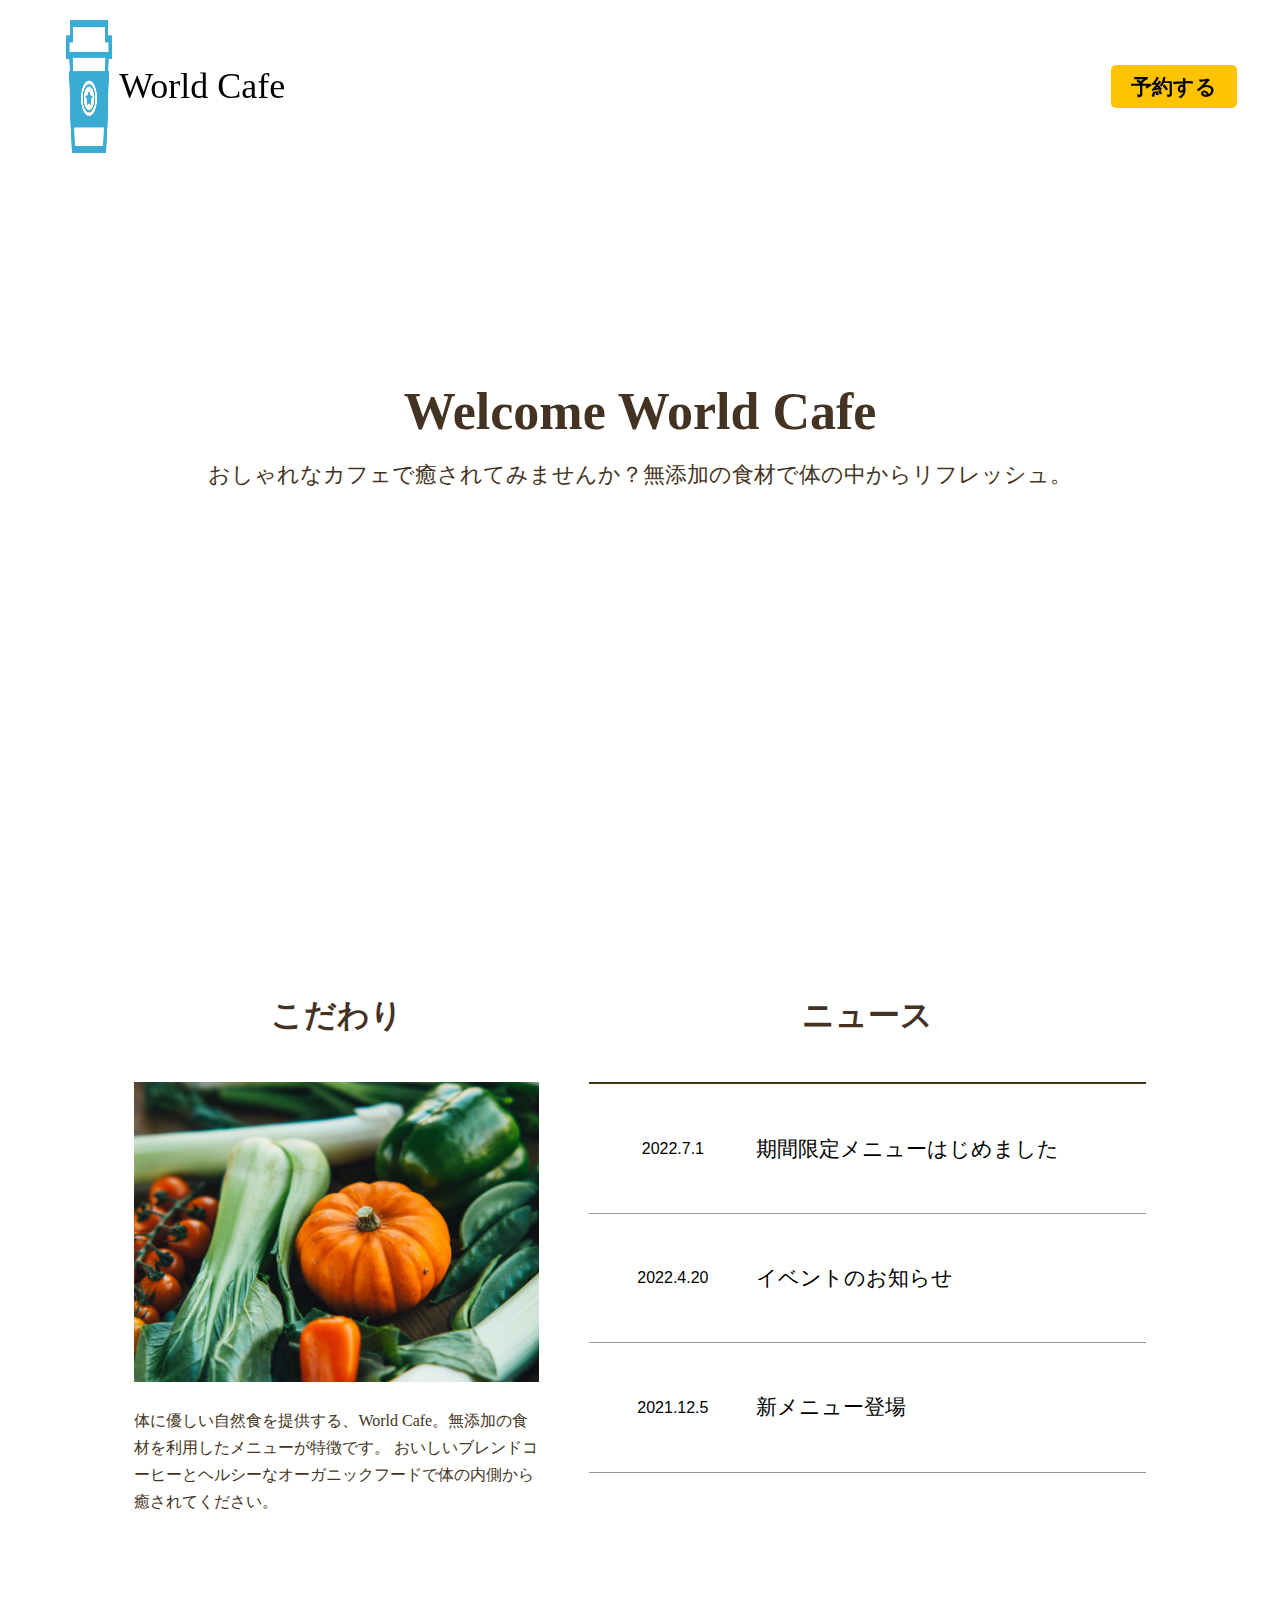
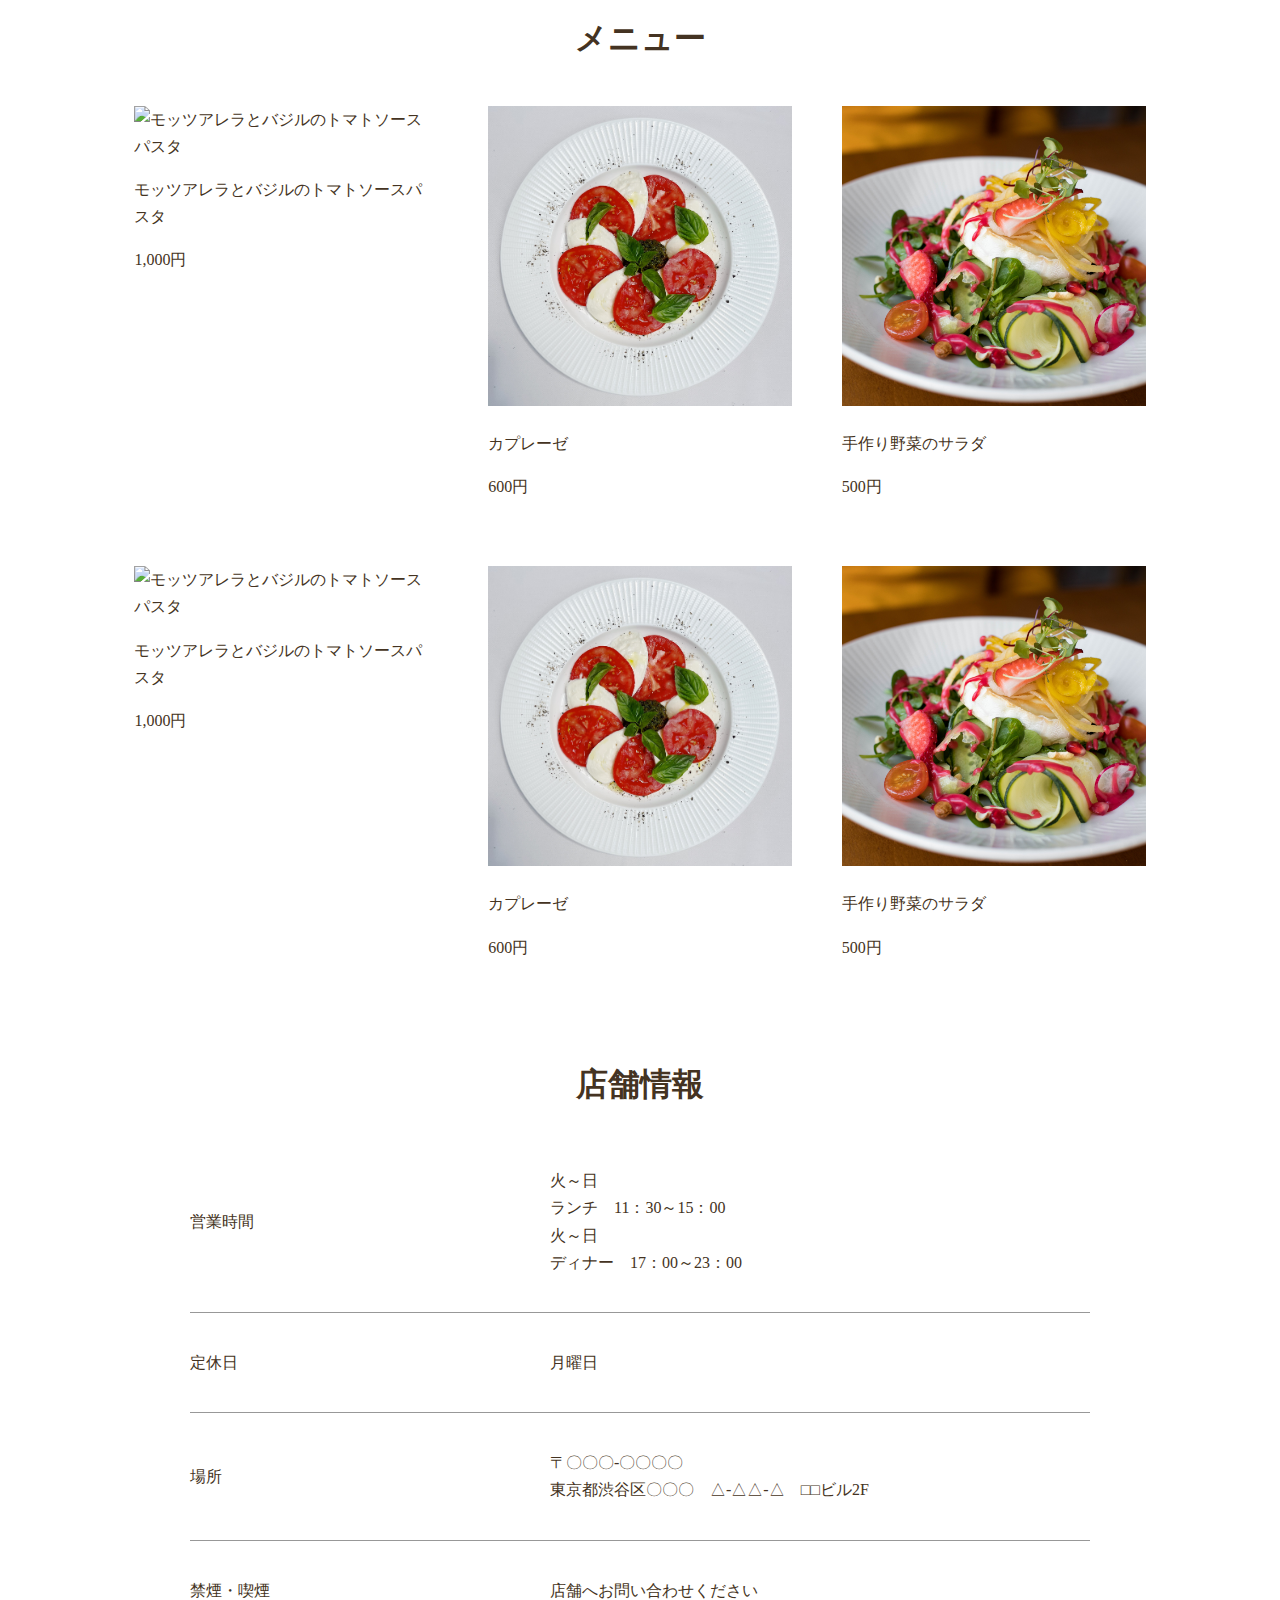
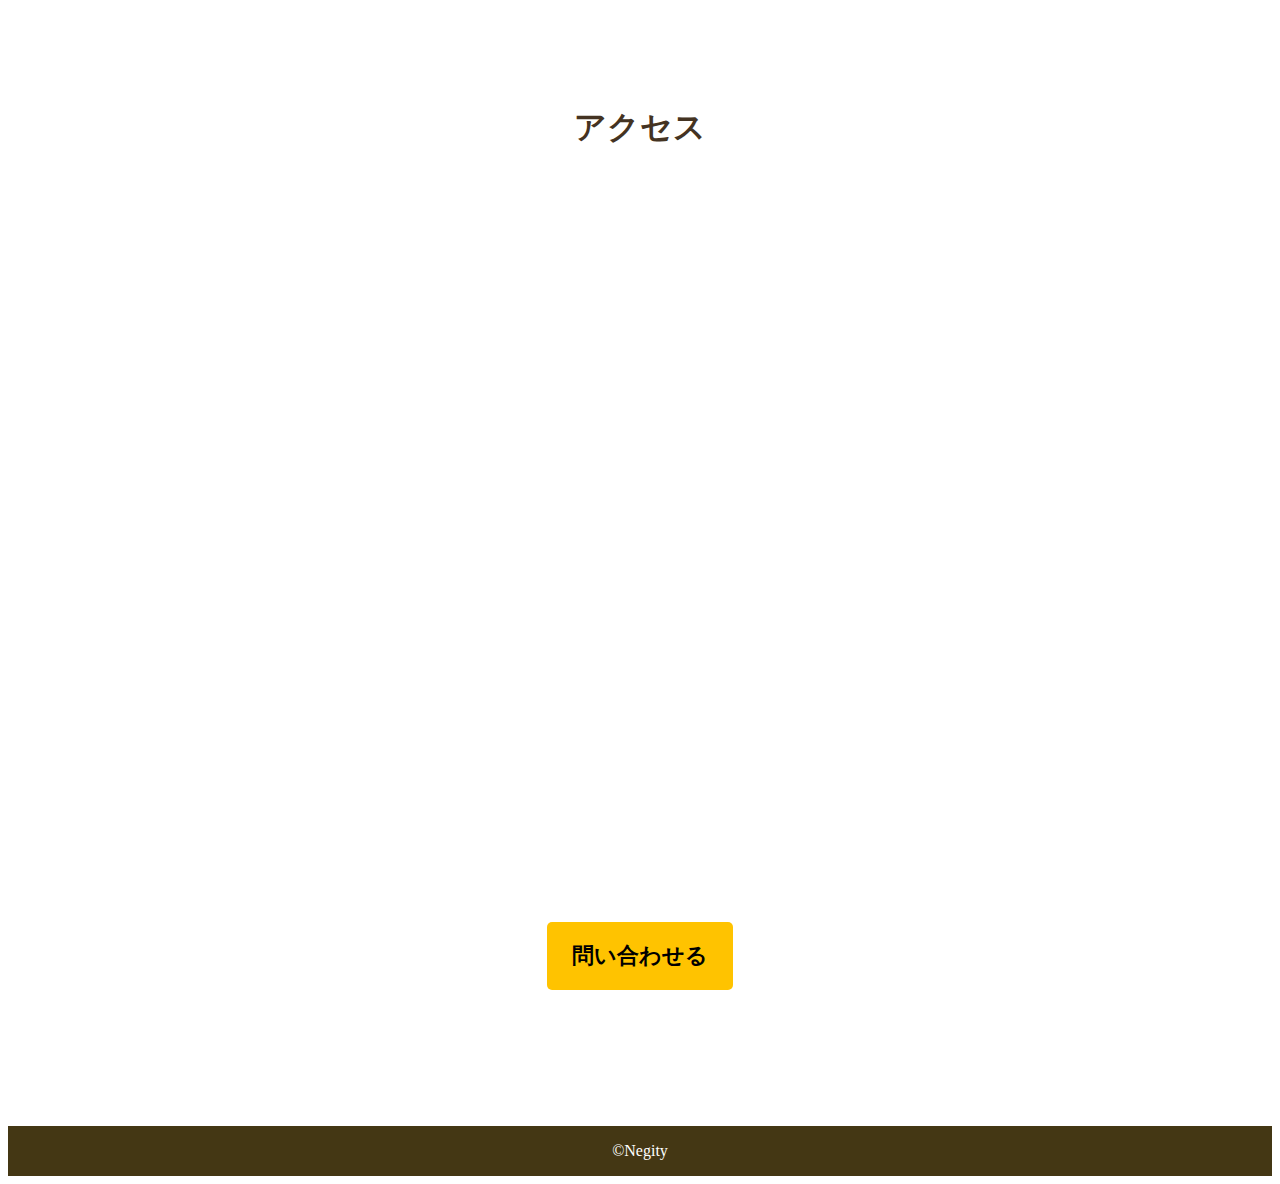
==== commit d286a493: "Update index.html" ====
--- a/index.html
+++ b/index.html
@@ -10,7 +10,7 @@
 <link rel="stylesheet" href="https://unpkg.com/ress/dist/ress.min.css">
 <link rel="stylesheet" href="stylesheet.css">
 <link rel="stylesheet" href="https://maxcdn.bootstrapcdn.com/font-awesome/4.3.0/css/font-awesome.min.css">
-<link rel="shortcut icon" href="img/icon.png">
+<link rel="shortcut icon" href="icon.png">
 </head>
 
 <body>
@@ -18,7 +18,7 @@
         <div class="wrapper">
             <a href="index.html" class="icon-link">
               <div class="logo">
-                  <img class="icon" src="img/icon.png" alt="icon">
+                  <img class="icon" src="icon.png" alt="icon">
                   <p>World Cafe</p>
               </div><!--/logo-->
             </a>
@@ -48,7 +48,7 @@
     <div class="content-flex content-wrapper">
           <section id="obsession">
               <h2 class="sub-title">こだわり</h2>
-              <img class="obsession-img" src="img/organic.jpg" alt="organic-vegetable">
+              <img class="obsession-img" src="organic.jpg" alt="organic-vegetable">
               <p>体に優しい自然食を提供する、World Cafe。無添加の食材を利用したメニューが特徴です。
                 おいしいブレンドコーヒーとヘルシーなオーガニックフードで体の内側から癒されてください。
               </p>
@@ -86,32 +86,32 @@
         <h2 class="sub-title">メニュー</h2>
         <div class="grid">
               <div class="menu-item">
-                <img class="adjustment" src="img/menu1.jpg" alt="モッツアレラとバジルのトマトソースパスタ">
+                <img class="adjustment" src="menu1.jpg" alt="モッツアレラとバジルのトマトソースパスタ">
                 <p>モッツアレラとバジルのトマトソースパスタ</p>
                 <p>1,000円</p>
               </div><!--/menu-item-->
               <div class="menu-item">
-                <img src="img/menu2.jpg" alt="カプレーゼ">
+                <img src="menu2.jpg" alt="カプレーゼ">
                 <p>カプレーゼ</p>
                 <p>600円</p>
               </div><!--/menu-item-->
               <div class="menu-item">
-                <img src="img/menu3.jpg" alt="手作り野菜のサラダ">
+                <img src="menu3.jpg" alt="手作り野菜のサラダ">
                 <p>手作り野菜のサラダ</p>
                 <p>500円</p>
               </div><!--/menu-item-->
               <div class="menu-item">
-                <img class="adjustment" src="img/menu1.jpg" alt="モッツアレラとバジルのトマトソースパスタ">
+                <img class="adjustment" src="menu1.jpg" alt="モッツアレラとバジルのトマトソースパスタ">
                 <p>モッツアレラとバジルのトマトソースパスタ</p>
                 <p>1,000円</p>
               </div><!--/menu-item-->
               <div class="menu-item">
-                <img src="img/menu2.jpg" alt="カプレーゼ">
+                <img src="menu2.jpg" alt="カプレーゼ">
                 <p>カプレーゼ</p>
                 <p>600円</p>
               </div><!--/menu-item-->
               <div class="menu-item">
-                <img src="img/menu3.jpg" alt="手作り野菜のサラダ">
+                <img src="menu3.jpg" alt="手作り野菜のサラダ">
                 <p>手作り野菜のサラダ</p>
                 <p>500円</p>
               </div><!--/menu-item-->
